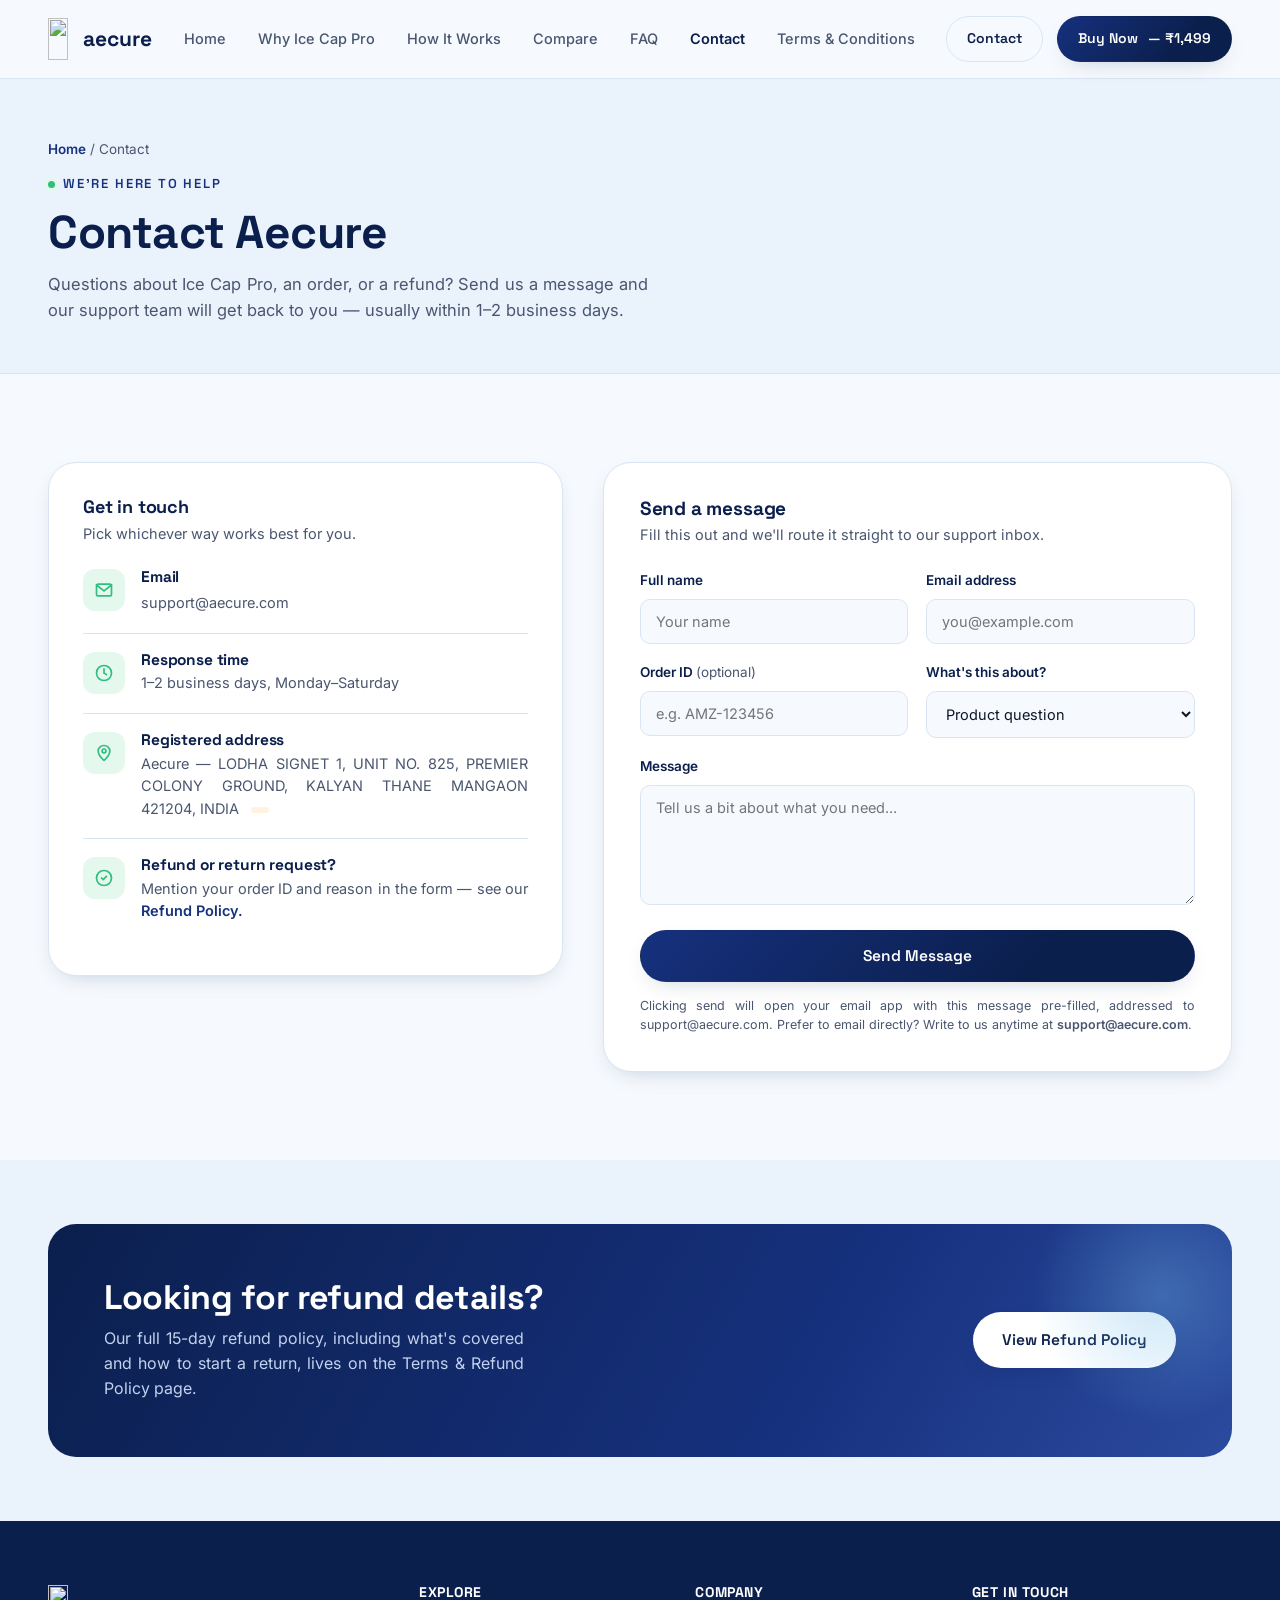
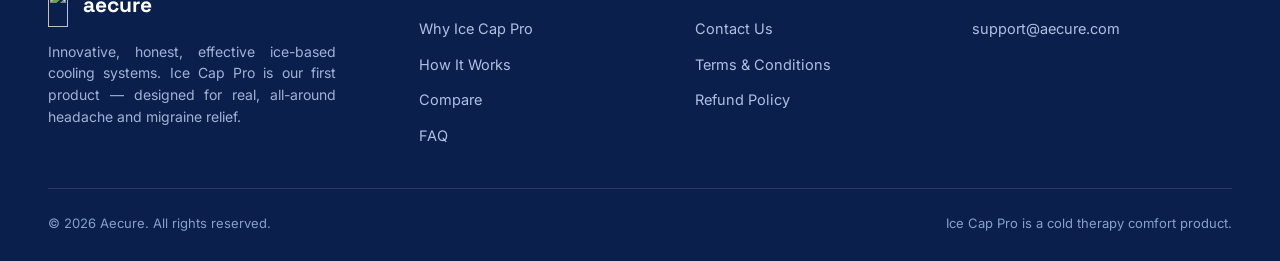
==== contact.html @ f3022262 "updated" ====
<!doctype html>
<html lang="en">
<head>
<meta charset="UTF-8">
<meta name="viewport" content="width=device-width, initial-scale=1.0">
<title>Contact Us | Aecure — Ice Cap Pro</title>
<meta name="description" content="Get in touch with Aecure for questions about Ice Cap Pro, order support, or refund requests. Email support@aecure.com and we'll get back to you.">
<link rel="canonical" href="https://www.aecure.com/contact.html">
<meta property="og:title" content="Contact Aecure">
<meta property="og:description" content="Questions about Ice Cap Pro, your order, or a refund? Reach the Aecure support team.">
<meta property="og:type" content="website">
<meta property="og:url" content="https://www.aecure.com/contact.html">

<link rel="icon" type="image/png" sizes="32x32" href="images/brand/favicon-32.png">
<link rel="icon" type="image/png" sizes="16x16" href="images/brand/favicon-16.png">
<link rel="apple-touch-icon" sizes="180x180" href="images/brand/apple-touch-icon.png">
<link rel="preconnect" href="https://fonts.googleapis.com">
<link rel="preconnect" href="https://fonts.gstatic.com" crossorigin>
<link href="https://fonts.googleapis.com/css2?family=Space+Grotesk:wght@500;600;700&family=Inter:wght@400;500;600;700&display=swap" rel="stylesheet">
<link rel="stylesheet" href="styles.css">
</head>
<body>

<header class="site-header">
  <nav class="nav">
    <a href="index.html" class="brand">
      <span class="brand-mark">
        <img src="images/brand/aecure-icon.png" alt="" width="18" height="29">
      </span>
      aecure
    </a>
    <ul class="nav-links">
      <li><a href="index.html">Home</a></li>
      <li><a href="index.html#features">Why Ice Cap Pro</a></li>
      <li><a href="index.html#how-it-works">How It Works</a></li>
      <li><a href="index.html#compare">Compare</a></li>
      <li><a href="index.html#faq">FAQ</a></li>
      <li><a href="contact.html" class="active">Contact</a></li>
      <li><a href="terms.html">Terms &amp; Conditions</a></li>
    </ul>
    <div class="nav-cta">
      <a href="contact.html" class="btn btn-ghost btn-sm">Contact</a>
      <a href="#" class="btn btn-primary btn-sm" target="_blank" rel="noopener">Buy Now<span class="cta-price"> — ₹1,499</span></a>
    </div>
    <button class="nav-toggle" aria-label="Toggle menu"><span></span></button>
  </nav>
</header>

<section class="page-hero">
  <div class="container">
    <div class="breadcrumb"><a href="index.html">Home</a> / Contact</div>
    <span class="eyebrow">We're here to help</span>
    <h1>Contact Aecure</h1>
    <p>Questions about Ice Cap Pro, an order, or a refund? Send us a message and our support team will get back to you — usually within 1–2 business days.</p>
  </div>
</section>

<section class="section">
  <div class="container contact-grid">

    <div class="contact-card">
      <h3 style="font-size:18px;margin-bottom:6px;">Get in touch</h3>
      <p style="color:var(--ink-soft);font-size:14.5px;margin-bottom:6px;">Pick whichever way works best for you.</p>

      <div class="contact-method">
        <div class="icon"><svg viewBox="0 0 24 24" fill="none"><path d="M3 6L12 13L21 6" stroke="currentColor" stroke-width="2" stroke-linecap="round" stroke-linejoin="round"/><rect x="3" y="5" width="18" height="14" rx="2" stroke="currentColor" stroke-width="2"/></svg></div>
        <div>
          <h3>Email</h3>
          <a href="mailto:support@aecure.com">support@aecure.com</a>
        </div>
      </div>

      <div class="contact-method">
        <div class="icon"><svg viewBox="0 0 24 24" fill="none"><circle cx="12" cy="12" r="9" stroke="currentColor" stroke-width="2"/><path d="M12 7V12L15 14" stroke="currentColor" stroke-width="2" stroke-linecap="round"/></svg></div>
        <div>
          <h3>Response time</h3>
          <p>1–2 business days, Monday–Saturday</p>
        </div>
      </div>

      <div class="contact-method">
        <div class="icon"><svg viewBox="0 0 24 24" fill="none"><path d="M12 21C12 21 5 14.5 5 9.5C5 5.9 8.1 3 12 3C15.9 3 19 5.9 19 9.5C19 14.5 12 21 12 21Z" stroke="currentColor" stroke-width="2" stroke-linejoin="round"/><circle cx="12" cy="9.5" r="2.3" stroke="currentColor" stroke-width="2"/></svg></div>
        <div>
          <h3>Registered address</h3>
          <p>Aecure — LODHA SIGNET 1, UNIT NO. 825, PREMIER COLONY GROUND, KALYAN THANE MANGAON 421204, INDIA  <span class="placeholder-flag"></span></p>
        </div>
      </div>

      <div class="contact-method">
        <div class="icon"><svg viewBox="0 0 24 24" fill="none"><path d="M9 12L11 14L15 10" stroke="currentColor" stroke-width="2" stroke-linecap="round" stroke-linejoin="round"/><circle cx="12" cy="12" r="9" stroke="currentColor" stroke-width="2"/></svg></div>
        <div>
          <h3>Refund or return request?</h3>
          <p>Mention your order ID and reason in the form — see our <a href="terms.html#refund-policy" style="color:var(--navy-mid);font-weight:600;">Refund Policy.</a> </p>
        </div>
      </div>
    </div>

    <div class="form-card">
      <h3 style="font-size:19px;margin-bottom:4px;">Send a message</h3>
      <p style="color:var(--ink-soft);font-size:14.5px;margin-bottom:24px;">Fill this out and we'll route it straight to our support inbox.</p>

      <form id="contact-form">
        <div class="form-row">
          <div class="field">
            <label for="name">Full name</label>
            <input type="text" id="name" name="name" placeholder="Your name" required>
          </div>
          <div class="field">
            <label for="email">Email address</label>
            <input type="email" id="email" name="email" placeholder="you@example.com" required>
          </div>
        </div>
        <div class="form-row">
          <div class="field">
            <label for="order-id">Order ID <span style="font-weight:400;color:var(--ink-soft);">(optional)</span></label>
            <input type="text" id="order-id" name="order-id" placeholder="e.g. AMZ-123456">
          </div>
          <div class="field">
            <label for="topic">What's this about?</label>
            <select id="topic" name="topic">
              <option>Product question</option>
              <option>Order support</option>
              <option>Refund / return request</option>
              <option>Something else</option>
            </select>
          </div>
        </div>
        <div class="field">
          <label for="message">Message</label>
          <textarea id="message" name="message" placeholder="Tell us a bit about what you need..." required></textarea>
        </div>
        <button type="submit" class="btn btn-primary btn-block">Send Message</button>
        <p class="form-note">Clicking send will open your email app with this message pre-filled, addressed to support@aecure.com. Prefer to email directly? Write to us anytime at <a href="mailto:support@aecure.com" style="font-weight:600;">support@aecure.com</a>.</p>
      </form>
    </div>

  </div>
</section>

<section class="section-tight section-alt">
  <div class="container">
    <div class="cta-banner" style="background:linear-gradient(120deg, var(--navy-deep), var(--navy-mid) 65%, var(--navy-soft));">
      <div>
        <h2>Looking for refund details?</h2>
        <p>Our full 15-day refund policy, including what's covered and how to start a return, lives on the Terms &amp; Refund Policy page.</p>
      </div>
      <a href="terms.html#refund-policy" class="btn btn-primary">View Refund Policy</a>
    </div>
  </div>
</section>

<footer class="site-footer">
  <div class="container">
    <div class="footer-grid">
      <div class="footer-brand">
        <div class="brand">
          <span class="brand-mark">
            <img src="images/brand/aecure-icon.png" alt="" width="18" height="29">
          </span>
          aecure
        </div>
        <p>Innovative, honest, effective ice-based cooling systems. Ice Cap Pro is our first product — designed for real, all-around headache and migraine relief.</p>
      </div>
      <div class="footer-col">
        <h4>Explore</h4>
        <ul>
          <li><a href="index.html#features">Why Ice Cap Pro</a></li>
          <li><a href="index.html#how-it-works">How It Works</a></li>
          <li><a href="index.html#compare">Compare</a></li>
          <li><a href="index.html#faq">FAQ</a></li>
        </ul>
      </div>
      <div class="footer-col">
        <h4>Company</h4>
        <ul>
          <li><a href="contact.html">Contact Us</a></li>
          <li><a href="terms.html">Terms &amp; Conditions</a></li>
          <li><a href="terms.html#refund-policy">Refund Policy</a></li>
        </ul>
      </div>
      <div class="footer-col">
        <h4>Get in touch</h4>
        <ul>
          <li><a href="mailto:support@aecure.com">support@aecure.com</a></li>
         
		 <!-- <li><a href="#">Buy on Amazon</a></li> -->

        </ul>
      </div>
    </div>
    <div class="footer-bottom">
      <span>© 2026 Aecure. All rights reserved.</span>
      <span>Ice Cap Pro is a cold therapy comfort product.</span>
    </div>
  </div>
</footer>

<script src="script.js"></script>
</body>
</html>
---- styles.css ----
/* ============================================
   AECURE — ICE CAP PRO
   Design tokens
   ============================================ */
:root{
  --navy-deep:   #0B1F4D;
  --navy-mid:    #16317E;
  --navy-soft:   #2C4A9E;
  --ice-pale:    #EAF3FC;
  --ice-white:   #F6FAFE;
  --frost-blue:  #6FB8E8;
  --mint:        #2FBE7F;
  --mint-soft:   #E4F8EE;
  --ink:         #0E1626;
  --ink-soft:    #4A5670;
  --line:        #D9E5F2;
  --white:       #FFFFFF;

  --display: "Space Grotesk", "Segoe UI", sans-serif;
  --body: "Inter", "Segoe UI", sans-serif;

  --radius-sm: 10px;
  --radius-md: 18px;
  --radius-lg: 28px;

  --shadow-soft: 0 20px 60px -25px rgba(11,31,77,0.35);
  --shadow-tight: 0 8px 24px -12px rgba(11,31,77,0.28);

  --max-w: 1240px;
}

*,*::before,*::after{ box-sizing:border-box; }
html{ scroll-behavior:smooth; }
html, body{ overflow-x:hidden; max-width:100%; }
body.nav-open{ overflow-y:hidden; }
body.scroll-locked{ overflow-y:hidden; }
body{
  margin:0;
  font-family:var(--body);
  color:var(--ink);
  background:var(--ice-white);
  -webkit-font-smoothing:antialiased;
  line-height:1.55;
}
img{ max-width:100%; display:block; }
a{ color:inherit; text-decoration:none; }
ul{ margin:0; padding:0; list-style:none; }
h1,h2,h3,h4{ font-family:var(--display); color:var(--navy-deep); margin:0; line-height:1.08; letter-spacing:-0.01em; }
p{ margin:0; }
button{ font-family:inherit; cursor:pointer; }
section{ position:relative; }

.container{
  max-width:var(--max-w);
  margin:0 auto;
  padding:0 28px;
  width:100%;
}
@media (max-width:560px){ .container{ padding:0 20px; } }
@media (max-width:380px){ .container{ padding:0 16px; } }

:focus-visible{
  outline:3px solid var(--mint);
  outline-offset:3px;
}

@media (prefers-reduced-motion: reduce){
  *{ animation-duration:0.001ms !important; animation-iteration-count:1 !important; transition-duration:0.001ms !important; scroll-behavior:auto !important; }
}

/* ---------- Eyebrow / labels ---------- */
.eyebrow{
  display:inline-flex;
  align-items:center;
  gap:8px;
  font-family:var(--display);
  font-size:13px;
  font-weight:600;
  letter-spacing:0.14em;
  text-transform:uppercase;
  color:var(--navy-mid);
}
.eyebrow::before{
  content:"";
  width:7px; height:7px;
  border-radius:50%;
  background:var(--mint);
  box-shadow:0 0 0 4px var(--mint-soft);
}

/* ---------- Buttons ---------- */
.btn{
  display:inline-flex;
  align-items:center;
  justify-content:center;
  gap:10px;
  font-family:var(--display);
  font-weight:600;
  font-size:15.5px;
  padding:15px 28px;
  border-radius:999px;
  border:1px solid transparent;
  white-space:nowrap;
  transition:transform .18s ease, box-shadow .18s ease, background .18s ease;
}
.btn-primary{
  background:linear-gradient(135deg, var(--navy-mid), var(--navy-deep) 70%);
  color:var(--white);
  box-shadow:var(--shadow-tight);
}
.btn-primary:hover{ transform:translateY(-2px); box-shadow:0 14px 30px -10px rgba(11,31,77,0.45); }
.btn-ghost{
  background:transparent;
  color:var(--navy-deep);
  border-color:var(--line);
}
.btn-ghost:hover{ background:var(--ice-pale); }
.btn-block{ width:100%; }
.btn-sm{ padding:11px 20px; font-size:14px; }

/* ============================================
   HEADER
   ============================================ */
.site-header{
  position:sticky; top:0; z-index:100;
  background:rgba(246,250,254,0.86);
  backdrop-filter:blur(14px);
  -webkit-backdrop-filter:blur(14px);
  border-bottom:1px solid var(--line);
}
.nav{
  display:flex;
  align-items:center;
  justify-content:space-between;
  padding:16px 28px;
  max-width:var(--max-w);
  margin:0 auto;
  gap:12px;
}
@media (max-width:560px){
  .nav{ padding:14px 18px; }
  .brand{ font-size:18px; }
  .brand-mark{ height:25px; }
  .nav-cta .btn-primary{ padding:10px 16px; font-size:13.5px; }
}
@media (max-width:400px){
  .cta-price{ display:none; }
}
.brand{
  display:flex; align-items:center; gap:9px;
  font-family:var(--display);
  font-weight:700;
  font-size:21px;
  color:var(--navy-deep);
}
.brand-mark{
  display:flex; align-items:center; justify-content:center;
  height:42px;
}
.brand-mark img{ height:100%; width:auto; display:block; }

.nav-links{
  display:flex;
  align-items:center;
  gap:32px;
}
.nav-links a{
  font-size:14.5px;
  font-weight:500;
  color:var(--ink-soft);
  transition:color .15s ease;
  position:relative;
}
.nav-links a:hover{ color:var(--navy-deep); }
.nav-links a.active{ color:var(--navy-deep); font-weight:600; }

.nav-cta{ display:flex; align-items:center; gap:14px; }

.nav-toggle{
  display:none;
  background:none; border:none;
  width:40px; height:40px;
  border-radius:10px;
  align-items:center; justify-content:center;
}
.nav-toggle span,.nav-toggle span::before,.nav-toggle span::after{
  content:"";
  display:block;
  width:20px; height:2px;
  background:var(--navy-deep);
  position:relative;
  transition:transform .2s ease, opacity .2s ease;
}
.nav-toggle span::before{ position:absolute; top:-6px; }
.nav-toggle span::after{ position:absolute; top:6px; }

@media (max-width:880px){
  .nav-links{
    position:fixed; inset:64px 0 0 0;
    background:var(--ice-white);
    flex-direction:column;
    align-items:flex-start;
    padding:24px 28px;
    gap:6px;
    transform:translateY(-12px);
    opacity:0;
    pointer-events:none;
    transition:opacity .2s ease, transform .2s ease;
    border-top:1px solid var(--line);
    overflow-y:auto;
  }
  .nav-links a{ padding:13px 4px; width:100%; border-bottom:1px solid var(--line); font-size:16px; }
  body.nav-open .nav-links{ opacity:1; transform:translateY(0); pointer-events:auto; }
  .nav-toggle{ display:flex; }
  .nav-cta .btn-ghost{ display:none; }
}
@media (max-width:560px){
  .nav-links{ inset:54px 0 0 0; padding:18px 20px; }
}

/* ============================================
   HERO
   ============================================ */
.hero{
  padding:64px 0 40px;
  overflow:clip;
}
.hero-grid{
  display:grid;
  grid-template-columns:1.05fr 0.95fr;
  gap:48px;
  align-items:center;
}
.hero-copy h1{
  font-size:clamp(34px, 4.6vw, 58px);
  margin:18px 0 20px;
}
.hero-copy h1 em{
  font-style:normal;
  background:linear-gradient(100deg, var(--navy-mid), var(--mint) 110%);
  -webkit-background-clip:text;
  background-clip:text;
  color:transparent;
}
.hero-copy p.lede{
  font-size:18px;
  color:var(--ink-soft);
  max-width:46ch;
  margin-bottom:30px;
}
.hero-actions{
  display:flex;
  align-items:center;
  gap:18px;
  flex-wrap:wrap;
  margin-bottom:36px;
}
.price-tag{
  font-family:var(--display);
  font-weight:700;
  color:var(--navy-deep);
  font-size:17px;
}
.price-tag span{
  display:block;
  font-family:var(--body);
  font-weight:500;
  font-size:12.5px;
  color:var(--ink-soft);
}
.trust-strip{
  display:flex;
  flex-wrap:wrap;
  gap:22px;
}
.trust-item{
  display:flex; align-items:center; gap:9px;
  font-size:13.5px;
  font-weight:600;
  color:var(--navy-mid);
}
.trust-item svg{ width:18px; height:18px; flex:none; color:var(--mint); }

.hero-visual{
  position:relative;
  display:flex;
  align-items:center;
  justify-content:center;
}
.ring-orbit{
  position:absolute;
  inset:0;
  display:flex; align-items:center; justify-content:center;
  z-index:0;
}
.ring-orbit svg{ width:118%; height:118%; max-width:560px; animation:spin 38s linear infinite; }
@keyframes spin{ to{ transform:rotate(360deg); } }
.hero-photo-wrap{
  position:relative;
  z-index:1;
  width:min(100%, 380px);
  border-radius:32px;
  overflow:hidden;
  background:var(--white);
  box-shadow:var(--shadow-soft);
  border:1px solid var(--line);
}
.hero-photo-wrap img{ width:100%; }
.hero-badge{
  position:absolute;
  z-index:2;
  background:var(--white);
  border:1px solid var(--line);
  border-radius:16px;
  padding:12px 16px;
  box-shadow:var(--shadow-tight);
  font-size:13px;
  font-weight:600;
  color:var(--navy-deep);
  display:flex; align-items:center; gap:9px;
}
.hero-badge svg{ width:18px; height:18px; color:var(--mint); }
.hero-badge.b1{ top:6%; left:-6%; }
.hero-badge.b2{ bottom:8%; right:-8%; }

@media (max-width:980px){
  .hero-grid{ grid-template-columns:1fr; }
  .hero-visual{ order:-1; padding-top:10px; }
  .hero-badge.b1{ left:2%; top:-3%; }
  .hero-badge.b2{ right:2%; bottom:0%; }
}
@media (max-width:480px){
  .hero{ padding:40px 0 28px; }
  .hero-badge{ padding:9px 12px; font-size:11.5px; gap:6px; }
  .hero-badge svg{ width:15px; height:15px; }
  .hero-badge.b1{ left:0; top:-2%; }
  .hero-badge.b2{ right:0; bottom:2%; }
  .hero-actions{ gap:14px; }
  .trust-strip{ gap:14px 18px; }
  .trust-item{ font-size:12.5px; }
}

/* ============================================
   SECTION SHELL
   ============================================ */
.section{ padding:88px 0; }
.section-tight{ padding:64px 0; }
@media (max-width:768px){
  .section{ padding:56px 0; }
  .section-tight{ padding:44px 0; }
}
@media (max-width:480px){
  .section{ padding:44px 0; }
  .section-tight{ padding:36px 0; }
}
.section-alt{ background:var(--ice-pale); }
.section-navy{ background:var(--navy-deep); color:var(--white); }
.section-navy h2, .section-navy h3{ color:var(--white); }
.section-head{
  max-width:640px;
  margin-bottom:48px;
}
.section-head h2{
  font-size:clamp(28px,3.4vw,42px);
  margin-top:14px;
}
.section-head p{
  color:var(--ink-soft);
  font-size:16.5px;
  margin-top:14px;
}
.section-navy .section-head p{ color:#C3D2EE; }
.section-head.center{ margin-left:auto; margin-right:auto; text-align:center; }

/* ============================================
   ZONE DIAGRAM (signature interactive element)
   ============================================ */
.zone-block{
  display:grid;
  grid-template-columns:0.95fr 1.05fr;
  gap:56px;
  align-items:center;
}
.zone-diagram{
  position:relative;
  aspect-ratio:1/1;
  max-width:440px;
  margin:0 auto;
  display:flex;
  align-items:center;
  justify-content:center;
}
.zone-diagram svg{ width:100%; height:100%; }
.zone-node{
  cursor:pointer;
  transition:transform .2s ease;
  transform-origin:center;
}
.zone-node:hover{ transform:scale(1.08); }
.zone-node circle.dot{ transition:fill .2s ease, r .2s ease; }
.zone-node text{
  font-family:var(--display);
  font-weight:700;
  font-size:11.5px;
  fill:var(--navy-deep);
  text-transform:uppercase;
  letter-spacing:0.05em;
}
.zone-node.active circle.dot{ fill:var(--mint); r:9; }
.zone-node.active text{ fill:var(--mint); }
.zone-center-label{
  font-family:var(--display);
  font-weight:700;
  font-size:13px;
  fill:var(--navy-deep);
}

.zone-tabs{
  display:flex;
  flex-wrap:wrap;
  gap:10px;
  margin-bottom:24px;
}
.zone-tab{
  border:1px solid var(--line);
  background:var(--white);
  border-radius:999px;
  padding:10px 18px;
  font-family:var(--display);
  font-weight:600;
  font-size:13.5px;
  color:var(--navy-mid);
  transition:all .15s ease;
}
.zone-tab.active{
  background:var(--navy-deep);
  border-color:var(--navy-deep);
  color:var(--white);
}
.zone-detail{
  background:var(--white);
  border:1px solid var(--line);
  border-radius:var(--radius-md);
  padding:30px 32px;
  min-height:148px;
  box-shadow:var(--shadow-tight);
}
.zone-detail h3{ font-size:21px; margin-bottom:10px; }
.zone-detail p{ color:var(--ink-soft); font-size:15.5px; }

@media (max-width:900px){
  .zone-block{ grid-template-columns:1fr; gap:36px; }
}
@media (max-width:480px){
  .zone-diagram{ max-width:300px; }
  .zone-detail{ padding:22px 22px; }
  .zone-tabs{ gap:8px; }
  .zone-tab{ padding:9px 14px; font-size:12.5px; }
}

/* ============================================
   RESPONSIVE IMAGE UTILITIES
   ============================================ */

/* Content that's redundant on mobile because an HTML equivalent
   (e.g. the step cards) already covers it responsively */
@media (max-width:640px){
  .hide-on-mobile{ display:none; }
}
.feature-grid{
  display:grid;
  grid-template-columns:repeat(3,1fr);
  gap:22px;
}
.feature-card{
  background:var(--white);
  border:1px solid var(--line);
  border-radius:var(--radius-md);
  padding:28px 26px;
  transition:transform .18s ease, box-shadow .18s ease;
}
.feature-card:hover{ transform:translateY(-4px); box-shadow:var(--shadow-tight); }
.feature-icon{
  width:46px; height:46px;
  border-radius:13px;
  background:var(--mint-soft);
  display:flex; align-items:center; justify-content:center;
  margin-bottom:18px;
}
.feature-icon svg{ width:23px; height:23px; color:var(--mint); }
.feature-card h3{ font-size:17.5px; margin-bottom:9px; }
.feature-card p{ font-size:14.5px; color:var(--ink-soft); }

@media (max-width:880px){ .feature-grid{ grid-template-columns:1fr 1fr; } }
@media (max-width:560px){ .feature-grid{ grid-template-columns:1fr; } }

/* ============================================
   STEPS (How to use)
   ============================================ */
.steps-row{
  display:grid;
  grid-template-columns:repeat(5,1fr);
  gap:18px;
  counter-reset:step;
}
.step-card{
  position:relative;
  background:var(--white);
  border:1px solid var(--line);
  border-radius:var(--radius-md);
  padding:26px 18px 22px;
  text-align:center;
}
.step-num{
  width:34px; height:34px;
  border-radius:50%;
  background:var(--navy-deep);
  color:var(--white);
  font-family:var(--display);
  font-weight:700;
  font-size:14.5px;
  display:flex; align-items:center; justify-content:center;
  margin:0 auto 14px;
}
.step-card h3{ font-size:15.5px; margin-bottom:8px; }
.step-card p{ font-size:13.3px; color:var(--ink-soft); }

@media (max-width:920px){ .steps-row{ grid-template-columns:repeat(3,1fr); } }
@media (max-width:620px){ .steps-row{ grid-template-columns:1fr 1fr; gap:14px; } }
@media (max-width:380px){ .steps-row{ grid-template-columns:1fr; } }

/* ============================================
   IMAGE PANELS / GALLERY
   ============================================ */
.panel{
  border-radius:var(--radius-lg);
  overflow:hidden;
  border:1px solid var(--line);
  background:var(--white);
}
.panel img{ width:100%; }

/* Zoomable panels: a .panel that's also a real <button>, reset to look
   identical to a plain panel but tappable to open a full-resolution
   lightbox view — the professional alternative to forcing a fixed
   stretch width or a fiddly horizontal scroll on dense images. */
button.zoomable{
  display:block;
  width:100%;
  padding:0;
  margin:0;
  font:inherit;
  text-align:left;
  cursor:zoom-in;
  position:relative;
  transition:box-shadow .18s ease;
}
button.zoomable:hover{ box-shadow:var(--shadow-tight); }
.zoom-badge{
  position:absolute;
  right:14px; bottom:14px;
  display:flex; align-items:center; gap:6px;
  background:rgba(11,31,77,0.82);
  color:var(--white);
  font-family:var(--display);
  font-weight:600;
  font-size:12.5px;
  padding:8px 13px;
  border-radius:999px;
  backdrop-filter:blur(4px);
}
.zoom-badge svg{ width:14px; height:14px; flex:none; }
@media (max-width:480px){
  .zoom-badge{ font-size:11.5px; padding:7px 11px; right:10px; bottom:10px; }
  .zoom-badge svg{ width:13px; height:13px; }
}

/* Lightbox: full-resolution view, opened by tapping a .zoomable panel */
.lightbox{
  position:fixed;
  inset:0;
  z-index:300;
  background:rgba(8,16,34,0.92);
  display:flex;
  align-items:center;
  justify-content:center;
  padding:24px;
  opacity:0;
  pointer-events:none;
  transition:opacity .2s ease;
}
.lightbox.open{ opacity:1; pointer-events:auto; }
.lightbox img{
  max-width:100%;
  max-height:90vh;
  border-radius:14px;
  box-shadow:0 30px 80px -20px rgba(0,0,0,0.6);
}
.lightbox-close{
  position:absolute;
  top:20px; right:20px;
  width:44px; height:44px;
  border-radius:50%;
  background:rgba(255,255,255,0.12);
  border:1px solid rgba(255,255,255,0.3);
  display:flex; align-items:center; justify-content:center;
}
.lightbox-close svg{ width:20px; height:20px; color:var(--white); }
.lightbox-close:hover{ background:rgba(255,255,255,0.22); }
.lightbox-hint{
  position:absolute;
  bottom:18px; left:0; right:0;
  text-align:center;
  font-size:12.5px;
  color:rgba(255,255,255,0.65);
}
@media (max-width:480px){
  .lightbox{ padding:14px; }
  .lightbox-close{ width:38px; height:38px; top:12px; right:12px; }
}
.gallery-grid{
  display:grid;
  grid-template-columns:1.1fr 1fr;
  gap:24px;
  align-items:center;
}
.gallery-grid .copy ul{ margin-top:20px; display:grid; gap:14px; }
.gallery-grid .copy li{
  display:flex; gap:12px; align-items:flex-start;
  font-size:15px; color:var(--ink-soft);
}
.gallery-grid .copy li svg{ width:19px; height:19px; flex:none; margin-top:2px; color:var(--mint); }

@media (max-width:900px){ .gallery-grid{ grid-template-columns:1fr; } }

/* Horizontal checklist strip used under full-width photo sections */
.trust-strip-row{
  display:flex;
  flex-wrap:wrap;
  justify-content:center;
  gap:14px 32px;
  margin-top:28px;
}
.trust-strip-row li{
  display:flex; align-items:center; gap:9px;
  font-size:14.5px; font-weight:600;
  color:var(--navy-mid);
}
.trust-strip-row li svg{ width:19px; height:19px; flex:none; color:var(--mint); }
@media (max-width:640px){
  .trust-strip-row{ flex-direction:column; align-items:flex-start; gap:12px; margin-top:22px; }
}

/* ============================================
   COMPARISON
   ============================================ */
.compare-table-wrap{
  overflow-x:auto;
  border-radius:var(--radius-md);
  border:1px solid var(--line);
  background:var(--white);
}
table.compare{
  width:100%;
  border-collapse:collapse;
  min-width:560px;
}
table.compare th, table.compare td{
  padding:16px 22px;
  text-align:left;
  font-size:14.5px;
  border-bottom:1px solid var(--line);
}
table.compare thead th{
  font-family:var(--display);
  font-size:13px;
  letter-spacing:0.04em;
  text-transform:uppercase;
}
table.compare thead th:first-child{ background:transparent; }
table.compare thead th.col-pro{ background:var(--navy-deep); color:var(--white); }
table.compare thead th.col-gel{ background:var(--ice-pale); color:var(--navy-deep); }
table.compare td.col-pro{ background:var(--mint-soft); font-weight:600; color:var(--navy-deep); }
table.compare td.row-label{ font-weight:600; color:var(--navy-deep); width:30%; }
table.compare tr:last-child td{ border-bottom:none; }
.tick{ color:var(--mint); font-weight:800; margin-right:8px; }
.cross{ color:#C24545; font-weight:800; margin-right:8px; }

/* ============================================
   FAQ
   ============================================ */
.faq-list{ display:grid; gap:14px; max-width:780px; margin:0 auto; }
.faq-item{
  background:var(--white);
  border:1px solid var(--line);
  border-radius:var(--radius-md);
  overflow:hidden;
}
.faq-q{
  width:100%;
  display:flex; align-items:center; justify-content:space-between;
  gap:16px;
  padding:20px 24px;
  background:none; border:none;
  text-align:left;
  font-family:var(--display);
  font-weight:600;
  font-size:16px;
  color:var(--navy-deep);
}
.faq-q .plus{
  flex:none;
  width:26px; height:26px;
  border-radius:50%;
  border:1px solid var(--line);
  display:flex; align-items:center; justify-content:center;
  position:relative;
}
.faq-q .plus::before,.faq-q .plus::after{
  content:""; position:absolute; background:var(--navy-deep);
}
.faq-q .plus::before{ width:10px; height:2px; }
.faq-q .plus::after{ width:2px; height:10px; transition:transform .2s ease; }
.faq-item.open .faq-q .plus::after{ transform:rotate(90deg); opacity:0; }
.faq-a{
  max-height:0;
  overflow:hidden;
  transition:max-height .25s ease;
}
.faq-a-inner{ padding:0 24px 22px; color:var(--ink-soft); font-size:15px; max-width:64ch; }
.faq-item.open .faq-a{ max-height:400px; }

/* ============================================
   CTA BANNER
   ============================================ */
.cta-banner{
  border-radius:var(--radius-lg);
  background:linear-gradient(120deg, var(--navy-deep), var(--navy-mid) 65%, var(--navy-soft));
  padding:56px;
  display:flex;
  align-items:center;
  justify-content:space-between;
  gap:32px;
  color:var(--white);
  position:relative;
  overflow:hidden;
}
.cta-banner::after{
  content:"";
  position:absolute;
  right:-60px; top:-60px;
  width:260px; height:260px;
  border-radius:50%;
  background:radial-gradient(circle, rgba(111,184,232,0.35), transparent 70%);
  pointer-events:none;
}
.cta-banner h2{ color:var(--white); font-size:clamp(24px,3vw,34px); margin-bottom:10px; }
.cta-banner p{ color:#C3D2EE; max-width:42ch; }
.cta-banner .btn-primary{ background:var(--white); color:var(--navy-deep); }
.cta-banner .btn-primary:hover{ box-shadow:0 14px 30px -10px rgba(0,0,0,0.3); }

@media (max-width:780px){ .cta-banner{ flex-direction:column; text-align:center; padding:40px 28px; } }

/* ============================================
   FOOTER
   ============================================ */
.site-footer{
  background:var(--navy-deep);
  color:#AEC0E2;
  padding:64px 0 28px;
}
.footer-grid{
  display:grid;
  grid-template-columns:1.4fr 1fr 1fr 1.1fr;
  gap:40px;
  padding-bottom:40px;
  border-bottom:1px solid rgba(255,255,255,0.12);
}
.footer-brand .brand{ color:var(--white); margin-bottom:14px; }
.footer-brand p{ font-size:14px; max-width:32ch; color:#9FB3D6; }
.footer-col h4{
  font-family:var(--display);
  color:var(--white);
  font-size:14px;
  letter-spacing:0.04em;
  text-transform:uppercase;
  margin-bottom:16px;
}
.footer-col ul{ display:grid; gap:11px; }
.footer-col a{ font-size:14.5px; color:#AEC0E2; transition:color .15s ease; }
.footer-col a:hover{ color:var(--white); }
.footer-bottom{
  padding-top:24px;
  display:flex;
  justify-content:space-between;
  flex-wrap:wrap;
  gap:12px;
  font-size:13px;
  color:#85A0CC;
}
@media (max-width:880px){ .footer-grid{ grid-template-columns:1fr 1fr; } }
@media (max-width:560px){ .footer-grid{ grid-template-columns:1fr; } }

/* ============================================
   GENERIC PAGE HERO (contact / terms)
   ============================================ */
.page-hero{
  padding:60px 0 50px;
  background:var(--ice-pale);
  border-bottom:1px solid var(--line);
}
.page-hero h1{ font-size:clamp(30px,4vw,46px); margin-top:14px; }
.page-hero p{ color:var(--ink-soft); margin-top:14px; max-width:60ch; font-size:16.5px; }
.breadcrumb{ font-size:13.5px; color:var(--ink-soft); margin-bottom:10px; }
.breadcrumb a{ color:var(--navy-mid); font-weight:600; }
@media (max-width:480px){
  .page-hero{ padding:40px 0 32px; }
  .page-hero p{ font-size:15px; }
}

/* ---------- Contact page ---------- */
.contact-grid{
  display:grid;
  grid-template-columns:0.9fr 1.1fr;
  gap:40px;
  align-items:start;
}
.contact-card{
  background:var(--white);
  border:1px solid var(--line);
  border-radius:var(--radius-lg);
  padding:34px;
  box-shadow:var(--shadow-tight);
}
.contact-method{
  display:flex; gap:16px; align-items:flex-start;
  padding:18px 0;
  border-bottom:1px solid var(--line);
}
.contact-method:last-child{ border-bottom:none; }
.contact-method .icon{
  width:42px; height:42px; border-radius:12px;
  background:var(--mint-soft);
  display:flex; align-items:center; justify-content:center;
  flex:none;
}
.contact-method .icon svg{ width:20px; height:20px; color:var(--mint); }
.contact-method h3{ font-size:15.5px; margin-bottom:4px; }
.contact-method p, .contact-method a{ font-size:14.5px; color:var(--ink-soft); }
.contact-method a:hover{ color:var(--navy-deep); }

.form-card{
  background:var(--white);
  border:1px solid var(--line);
  border-radius:var(--radius-lg);
  padding:36px;
  box-shadow:var(--shadow-tight);
}
.form-row{ display:grid; grid-template-columns:1fr 1fr; gap:18px; }
.field{ margin-bottom:18px; }
.field label{
  display:block; font-size:13.5px; font-weight:600;
  color:var(--navy-deep); margin-bottom:8px;
}
.field input, .field select, .field textarea{
  width:100%;
  border:1px solid var(--line);
  border-radius:var(--radius-sm);
  padding:13px 15px;
  font-family:var(--body);
  font-size:14.5px;
  background:var(--ice-white);
  color:var(--ink);
  transition:border-color .15s ease, background .15s ease;
}
.field input:focus, .field select:focus, .field textarea:focus{
  outline:none;
  border-color:var(--navy-mid);
  background:var(--white);
}
.field textarea{ resize:vertical; min-height:120px; }
.form-note{ font-size:12.5px; color:var(--ink-soft); margin-top:14px; }
@media (max-width:900px){ .contact-grid{ grid-template-columns:1fr; } }
@media (max-width:560px){ .form-row{ grid-template-columns:1fr; } }

/* ---------- Legal / Terms page ---------- */
.legal-layout{
  display:grid;
  grid-template-columns:260px 1fr;
  gap:48px;
  align-items:start;
}
.legal-toc{
  position:sticky;
  top:100px;
  background:var(--white);
  border:1px solid var(--line);
  border-radius:var(--radius-md);
  padding:22px;
}
.legal-toc h4{
  font-family:var(--display);
  font-size:12.5px;
  letter-spacing:0.06em;
  text-transform:uppercase;
  color:var(--ink-soft);
  margin-bottom:14px;
}
.legal-toc ul{ display:grid; gap:10px; }
.legal-toc a{ font-size:13.8px; color:var(--ink-soft); }
.legal-toc a:hover, .legal-toc a.active{ color:var(--navy-deep); font-weight:600; }

.legal-content{
  background:var(--white);
  border:1px solid var(--line);
  border-radius:var(--radius-lg);
  padding:46px;
}
.legal-content h2{
  font-size:22px;
  margin-top:42px;
  margin-bottom:14px;
  padding-top:18px;
  border-top:1px solid var(--line);
}
.legal-content h2:first-child{ margin-top:0; padding-top:0; border-top:none; }
.legal-content h3{ font-size:16.5px; margin-top:22px; margin-bottom:8px; }
.legal-content p{ font-size:15px; color:var(--ink-soft); margin-bottom:14px; }
.legal-content ul{ margin:0 0 14px; padding-left:0; display:grid; gap:9px; }
.legal-content ul li{
  font-size:15px; color:var(--ink-soft);
  padding-left:22px; position:relative;
}
.legal-content ul li::before{
  content:"";
  position:absolute; left:0; top:9px;
  width:6px; height:6px; border-radius:50%;
  background:var(--mint);
}
.legal-content strong{ color:var(--navy-deep); }
.callout{
  background:var(--mint-soft);
  border:1px solid #BFE9D4;
  border-radius:var(--radius-md);
  padding:20px 24px;
  margin:18px 0 22px;
}
.callout p{ color:var(--navy-deep); margin:0; font-size:14.5px; }
.callout.warn{ background:#FDF2E9; border-color:#F4D9BC; }
.callout.warn p{ color:#8A4A12; }
.updated-tag{
  display:inline-block;
  font-size:12.5px;
  color:var(--ink-soft);
  background:var(--ice-pale);
  padding:6px 14px;
  border-radius:999px;
  margin-bottom:18px;
}
@media (max-width:920px){
  .legal-layout{ grid-template-columns:1fr; }
  .legal-toc{ position:static; }
  .legal-content{ padding:28px; }
}
@media (max-width:480px){
  .legal-content{ padding:20px 18px; }
  .legal-content h2{ font-size:19px; margin-top:32px; }
  .legal-toc{ padding:16px; }
  .contact-card, .form-card{ padding:22px 20px; }
  .cta-banner{ padding:30px 20px; }
  .feature-card{ padding:22px 20px; }
}

/* utility */
.text-center{ text-align:center; }
.mt-40{ margin-top:40px; }
.placeholder-flag{
  display:inline-flex; align-items:center; gap:6px;
  font-size:11.5px; font-weight:700;
  color:#A8650F; background:#FFF3E0;
  padding:3px 9px; border-radius:6px;
  margin-left:8px; vertical-align:middle;
  text-transform:uppercase; letter-spacing:0.03em;
}

/* ============================================
   TOAST — contact form success message
   ============================================ */
.toast{
  position:fixed;
  left:50%;
  bottom:28px;
  transform:translateX(-50%) translateY(20px);
  z-index:300;
  display:flex;
  align-items:flex-start;
  gap:12px;
  max-width:420px;
  width:calc(100% - 32px);
  background:var(--white);
  border:1px solid var(--line);
  border-left:4px solid var(--mint);
  border-radius:var(--radius-md);
  box-shadow:var(--shadow-soft);
  padding:16px 18px;
  opacity:0;
  pointer-events:none;
  transition:opacity .28s ease, transform .28s ease;
}
.toast.show{
  opacity:1;
  transform:translateX(-50%) translateY(0);
  pointer-events:auto;
}
.toast-icon{
  flex:none;
  width:30px; height:30px;
  border-radius:50%;
  background:var(--mint-soft);
  color:var(--mint);
  display:flex; align-items:center; justify-content:center;
}
.toast-icon svg{ width:16px; height:16px; }
.toast-body h4{
  font-family:var(--display);
  font-size:14.5px;
  color:var(--navy-deep);
  margin:0 0 2px;
  font-weight:600;
}
.toast-body p{
  font-size:13.5px;
  color:var(--ink-soft);
  margin:0;
  line-height:1.45;
}
.toast-close{
  flex:none;
  background:none; border:none;
  color:var(--ink-soft);
  width:22px; height:22px;
  display:flex; align-items:center; justify-content:center;
  border-radius:50%;
  margin-left:auto;
  transition:background .15s ease;
}
.toast-close:hover{ background:var(--ice-pale); }
.toast-close svg{ width:14px; height:14px; }
@media (max-width:480px){
  .toast{ bottom:16px; padding:14px 16px; }
}

/* ============================================
   MODAL — out of stock notice
   ============================================ */
.modal-overlay{
  position:fixed;
  inset:0;
  z-index:400;
  background:rgba(11,31,77,0.45);
  backdrop-filter:blur(3px);
  -webkit-backdrop-filter:blur(3px);
  display:flex;
  align-items:center;
  justify-content:center;
  padding:20px;
  opacity:0;
  pointer-events:none;
  transition:opacity .22s ease;
}
.modal-overlay.open{
  opacity:1;
  pointer-events:auto;
}
.modal-card{
  position:relative;
  background:var(--white);
  border-radius:var(--radius-lg);
  box-shadow:var(--shadow-soft);
  max-width:420px;
  width:100%;
  padding:36px 32px 30px;
  text-align:center;
  transform:translateY(14px) scale(0.97);
  transition:transform .26s cubic-bezier(.2,.8,.2,1);
}
.modal-overlay.open .modal-card{
  transform:translateY(0) scale(1);
}
.modal-close{
  position:absolute;
  top:16px; right:16px;
  width:32px; height:32px;
  border-radius:50%;
  border:none;
  background:var(--ice-pale);
  color:var(--navy-deep);
  display:flex; align-items:center; justify-content:center;
  transition:background .15s ease;
}
.modal-close:hover{ background:var(--line); }
.modal-close svg{ width:16px; height:16px; }
.modal-icon{
  width:58px; height:58px;
  margin:0 auto 18px;
  border-radius:50%;
  background:var(--ice-pale);
  color:var(--navy-mid);
  display:flex; align-items:center; justify-content:center;
}
.modal-icon svg{ width:28px; height:28px; }
.modal-card h3{
  font-size:21px;
  margin-bottom:10px;
}
.modal-card p{
  font-size:14.5px;
  color:var(--ink-soft);
  line-height:1.6;
  margin-bottom:6px;
}
.modal-card .modal-sub{
  font-size:13.5px;
  color:var(--ink-soft);
  margin-bottom:24px;
}
.modal-actions{
  display:flex;
  flex-direction:column;
  gap:10px;
}
@media (max-width:480px){
  .modal-card{ padding:30px 22px 24px; }
}

/* ============================================
   MOBILE RESPONSIVE — COMPREHENSIVE FIX
   All issues addressed for screens ≤ 480px
   ============================================ */

/* --- Global text justify for body paragraphs --- */
p, .lede, .faq-a-inner, .legal-content p,
.contact-method p, .contact-method a,
.feature-card p, .step-card p, .zone-detail p,
.gallery-grid .copy li, .footer-brand p,
.page-hero p, .section-head p, .form-note,
.cta-banner p, .callout p {
  text-align: justify;
  -webkit-hyphens: auto;
  hyphens: auto;
}

@media (max-width: 480px) {

  /* --- HERO: image height cap so text is visible above fold --- */
  .hero-photo-wrap {
    max-height: 300px;
    overflow: hidden;
    border-radius: 20px;
  }
  .hero-photo-wrap img {
    width: 100%;
    height: 300px;
    object-fit: cover;
    object-position: top center;
  }
  .ring-orbit svg { display: none; }

  /* badges stay inside the card */
  .hero-badge.b1 { left: 6px; top: 8px; }
  .hero-badge.b2 { right: 6px; bottom: 8px; }

  /* --- HERO COPY: remove ch constraint on mobile --- */
  .hero-copy p.lede {
    max-width: 100%;
    font-size: 16px;
  }

  /* hero actions: stack nicely */
  .hero-actions {
    flex-direction: column;
    align-items: flex-start;
    gap: 12px;
  }
  .hero-actions .btn { width: 100%; text-align: center; justify-content: center; }
  .price-tag { font-size: 15px; }

  /* --- BADGE / EYEBROW --- */
  .eyebrow, .section-head .eyebrow {
    white-space: normal;
    word-break: break-word;
  }

  /* --- SECTION HEADINGS --- */
  .section-head { margin-bottom: 32px; }
  .section-head p { max-width: 100%; font-size: 15px; }
  .page-hero p { max-width: 100%; }

  /* --- FEATURE CARDS: ensure full width --- */
  .feature-grid { grid-template-columns: 1fr; gap: 16px; }
  .feature-card { padding: 20px 18px; }
  .feature-card p { font-size: 14px; }

  /* --- STEPS: 1 column on small phones --- */
  .steps-row { grid-template-columns: 1fr; gap: 12px; }

  /* --- GALLERY: image full width, copy below --- */
  .gallery-grid { grid-template-columns: 1fr; gap: 20px; }
  .gallery-grid .copy ul { gap: 12px; }
  .gallery-grid .copy li { font-size: 14px; }

  /* --- ZONE DIAGRAM --- */
  .zone-block { gap: 24px; }
  .zone-diagram { max-width: 280px; }
  .zone-detail { padding: 18px 16px; }
  .zone-detail h3 { font-size: 18px; }

  /* --- COMPARE TABLE: readable horizontal scroll --- */
  .compare-table-wrap { -webkit-overflow-scrolling: touch; }
  table.compare th, table.compare td { padding: 13px 14px; font-size: 13.5px; }

  /* --- FAQ --- */
  .faq-q { padding: 16px 18px; font-size: 14.5px; }
  .faq-a-inner { padding: 0 18px 18px; font-size: 14px; max-width: 100%; }

  /* --- CTA BANNER --- */
  .cta-banner { padding: 28px 20px; border-radius: 16px; }
  .cta-banner h2 { font-size: 22px; }
  .cta-banner p { max-width: 100%; font-size: 14px; }
  .cta-banner .btn { width: 100%; }

  /* --- FOOTER --- */
  .footer-grid { grid-template-columns: 1fr; gap: 28px; padding-bottom: 28px; }
  .footer-bottom { flex-direction: column; gap: 6px; font-size: 12px; text-align: center; }
  .footer-brand p { max-width: 100%; }
  .site-footer { padding: 44px 0 22px; }

  /* --- CONTACT PAGE --- */
  .contact-grid { grid-template-columns: 1fr; gap: 20px; }
  .contact-card { padding: 20px 18px; }
  .contact-method { padding: 14px 0; gap: 12px; }
  .contact-method .icon { width: 36px; height: 36px; }
  .contact-method h3 { font-size: 14.5px; }
  .contact-method p, .contact-method a { font-size: 13.5px; }

  .form-card { padding: 20px 18px; }
  .form-row { grid-template-columns: 1fr; gap: 0; }
  .field input, .field select, .field textarea { font-size: 16px; /* prevents iOS zoom */ }
  .form-note { font-size: 12px; }

  /* --- TERMS/LEGAL PAGE --- */
  .legal-layout { grid-template-columns: 1fr; gap: 20px; }
  .legal-toc { padding: 16px 18px; }
  .legal-content { padding: 20px 16px; }
  .legal-content h2 { font-size: 18px; margin-top: 28px; }
  .legal-content h3 { font-size: 15px; }
  .legal-content p, .legal-content ul li { font-size: 14px; }
  .callout { padding: 16px 18px; }

  /* --- PAGE HERO (contact / terms) --- */
  .page-hero { padding: 32px 0 24px; }
  .page-hero h1 { font-size: 26px; }

  /* --- NAV: ensure logo visible and balanced --- */
  .brand { font-size: 17px; gap: 7px; }
  .brand-mark { height: 26px; }
  .nav { padding: 12px 16px; gap: 8px; }
  .nav-cta .btn-primary { padding: 9px 14px; font-size: 13px; white-space: nowrap; }

  /* --- TRUST STRIP --- */
  .trust-strip { gap: 12px 16px; }
  .trust-item { font-size: 12px; }

  /* --- SECTION PADDING --- */
  .section { padding: 40px 0; }
  .section-tight { padding: 30px 0; }
}

/* Slightly wider phones (481–640px): 2-col steps, 1-col features */
@media (min-width: 481px) and (max-width: 640px) {
  .hero-photo-wrap { max-height: 360px; overflow: hidden; }
  .hero-photo-wrap img { height: 360px; object-fit: cover; object-position: top; }
  .steps-row { grid-template-columns: 1fr 1fr; gap: 14px; }
  .feature-grid { grid-template-columns: 1fr; }
  .cta-banner .btn { width: 100%; }
  .footer-grid { grid-template-columns: 1fr; gap: 24px; }
}
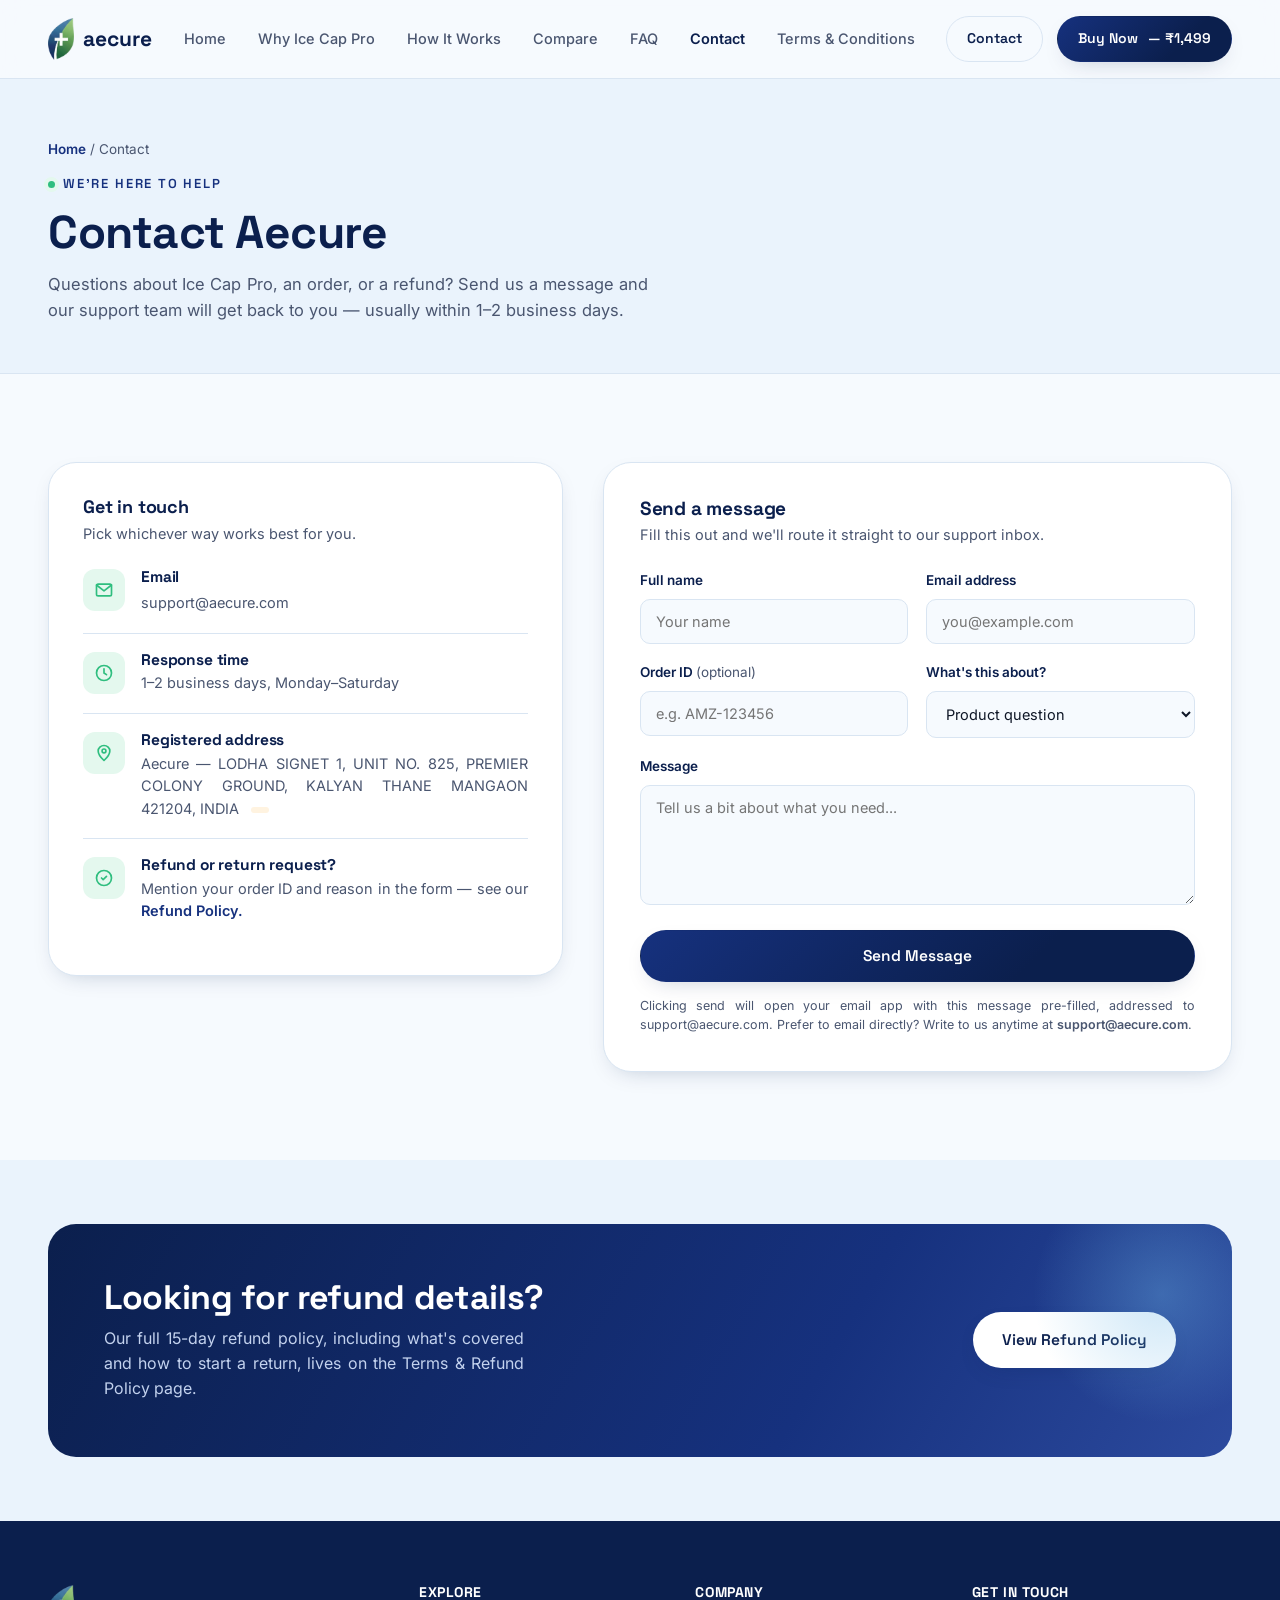
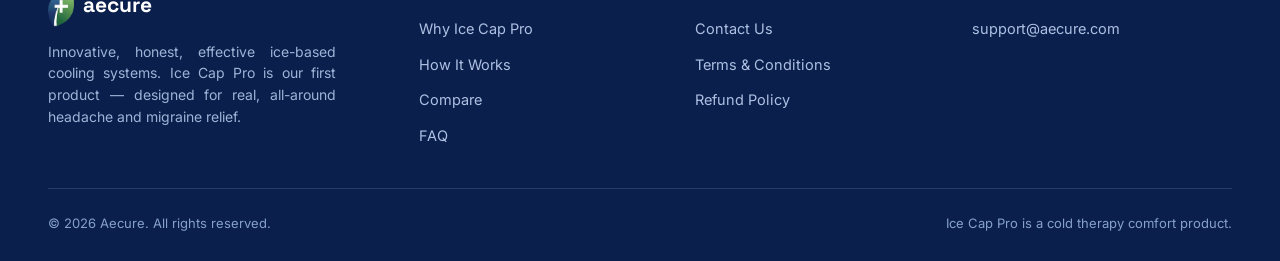
==== commit 655c7434: "updated changes" ====
--- a/contact.html
+++ b/contact.html
@@ -39,8 +39,8 @@
       <li><a href="terms.html">Terms &amp; Conditions</a></li>
     </ul>
     <div class="nav-cta">
-      <a href="contact.html" class="btn btn-ghost btn-sm">Contact</a>
-      <a href="#" class="btn btn-primary btn-sm" target="_blank" rel="noopener">Buy Now<span class="cta-price"> — ₹1,499</span></a>
+      <a href="contact.html" class="btn btn-ghost btn-sm nav-contact-btn">Contact</a>
+      <a href="#" class="btn btn-primary btn-sm buy-now-btn" target="_blank" rel="noopener">Buy Now<span class="cta-price"> — ₹1,499</span></a>
     </div>
     <button class="nav-toggle" aria-label="Toggle menu"><span></span></button>
   </nav>
--- a/styles.css
+++ b/styles.css
@@ -1285,3 +1285,147 @@
   .cta-banner .btn { width: 100%; }
   .footer-grid { grid-template-columns: 1fr; gap: 24px; }
 }
+
+/* ============================================
+   NAV MOBILE: Buy Now button always right of hamburger
+   ============================================ */
+/* On mobile the nav has: [logo] [spacer] [Buy Now] [☰]
+   We keep nav-cta visible but hide the ghost "Contact" link.
+   Order: brand → flex-grow spacer → nav-cta → toggle */
+@media (max-width: 880px) {
+  .nav { flex-wrap: nowrap; }
+  .nav-contact-btn { display: none; }    /* hide ghost contact btn on mobile */
+  .nav-cta { order: 2; flex-shrink: 0; }
+  .nav-toggle { order: 3; flex-shrink: 0; }
+  /* Buy Now sits between brand and hamburger */
+  .nav-cta .buy-now-btn {
+    padding: 9px 14px;
+    font-size: 13px;
+    white-space: nowrap;
+  }
+}
+@media (max-width: 400px) {
+  .cta-price { display: none; }
+  .nav-cta .buy-now-btn { padding: 8px 11px; font-size: 12px; }
+}
+
+/* ============================================
+   SHOW-ON-MOBILE / HIDE-ON-MOBILE utilities
+   ============================================ */
+.show-on-mobile { display: none; }
+@media (max-width: 640px) {
+  .hide-on-mobile { display: none !important; }
+  .show-on-mobile { display: block; }
+}
+
+/* ============================================
+   IMAGE SLIDER (mobile step-by-step + port views)
+   ============================================ */
+.img-slider {
+  position: relative;
+  overflow: hidden;
+  border-radius: var(--radius-lg);
+  background: var(--white);
+  border: 1px solid var(--line);
+  user-select: none;
+  touch-action: pan-y;
+}
+.img-slider-track {
+  display: flex;
+  transition: transform 0.38s cubic-bezier(0.25, 0.8, 0.25, 1);
+  will-change: transform;
+}
+.img-slider-slide {
+  flex: 0 0 100%;
+  min-width: 0;
+}
+.img-slider-slide img {
+  width: 100%;
+  display: block;
+  border-radius: 0;
+}
+.img-slider-nav {
+  display: flex;
+  align-items: center;
+  justify-content: center;
+  gap: 16px;
+  padding: 14px 12px 16px;
+  background: var(--ice-pale);
+  border-top: 1px solid var(--line);
+}
+.slider-prev,
+.slider-next {
+  background: var(--white);
+  border: 1px solid var(--line);
+  border-radius: 50%;
+  width: 36px; height: 36px;
+  display: flex; align-items: center; justify-content: center;
+  font-size: 16px;
+  color: var(--navy-deep);
+  cursor: pointer;
+  flex-shrink: 0;
+  transition: background .15s, box-shadow .15s;
+}
+.slider-prev:hover, .slider-next:hover {
+  background: var(--navy-deep);
+  color: var(--white);
+}
+.slider-prev:disabled, .slider-next:disabled {
+  opacity: 0.35;
+  pointer-events: none;
+}
+.slider-dots {
+  display: flex;
+  gap: 8px;
+  align-items: center;
+}
+.slider-dot {
+  width: 8px; height: 8px;
+  border-radius: 50%;
+  background: var(--line);
+  border: none;
+  cursor: pointer;
+  transition: background .2s, transform .2s;
+  padding: 0;
+}
+.slider-dot.active {
+  background: var(--navy-deep);
+  transform: scale(1.3);
+}
+
+/* ============================================
+   HERO PHOTO — show face fully on mobile
+   ============================================ */
+@media (max-width: 480px) {
+  .hero-photo-wrap {
+    max-height: 380px;
+  }
+  .hero-photo-wrap img {
+    height: 380px;
+    object-fit: cover;
+    /* center vertically so the face is fully visible */
+    object-position: center 15%;
+  }
+}
+@media (min-width: 481px) and (max-width: 640px) {
+  .hero-photo-wrap img {
+    object-position: center 12%;
+  }
+}
+
+/* ============================================
+   BOX / TRUST photo — 50% shorter on mobile
+   ============================================ */
+@media (max-width: 640px) {
+  .box-img-wrap {
+    max-height: 240px;
+    overflow: hidden;
+    border-radius: var(--radius-lg);
+  }
+  .box-img-wrap img {
+    width: 100%;
+    height: 240px;
+    object-fit: cover;
+    object-position: center 20%;
+  }
+}
